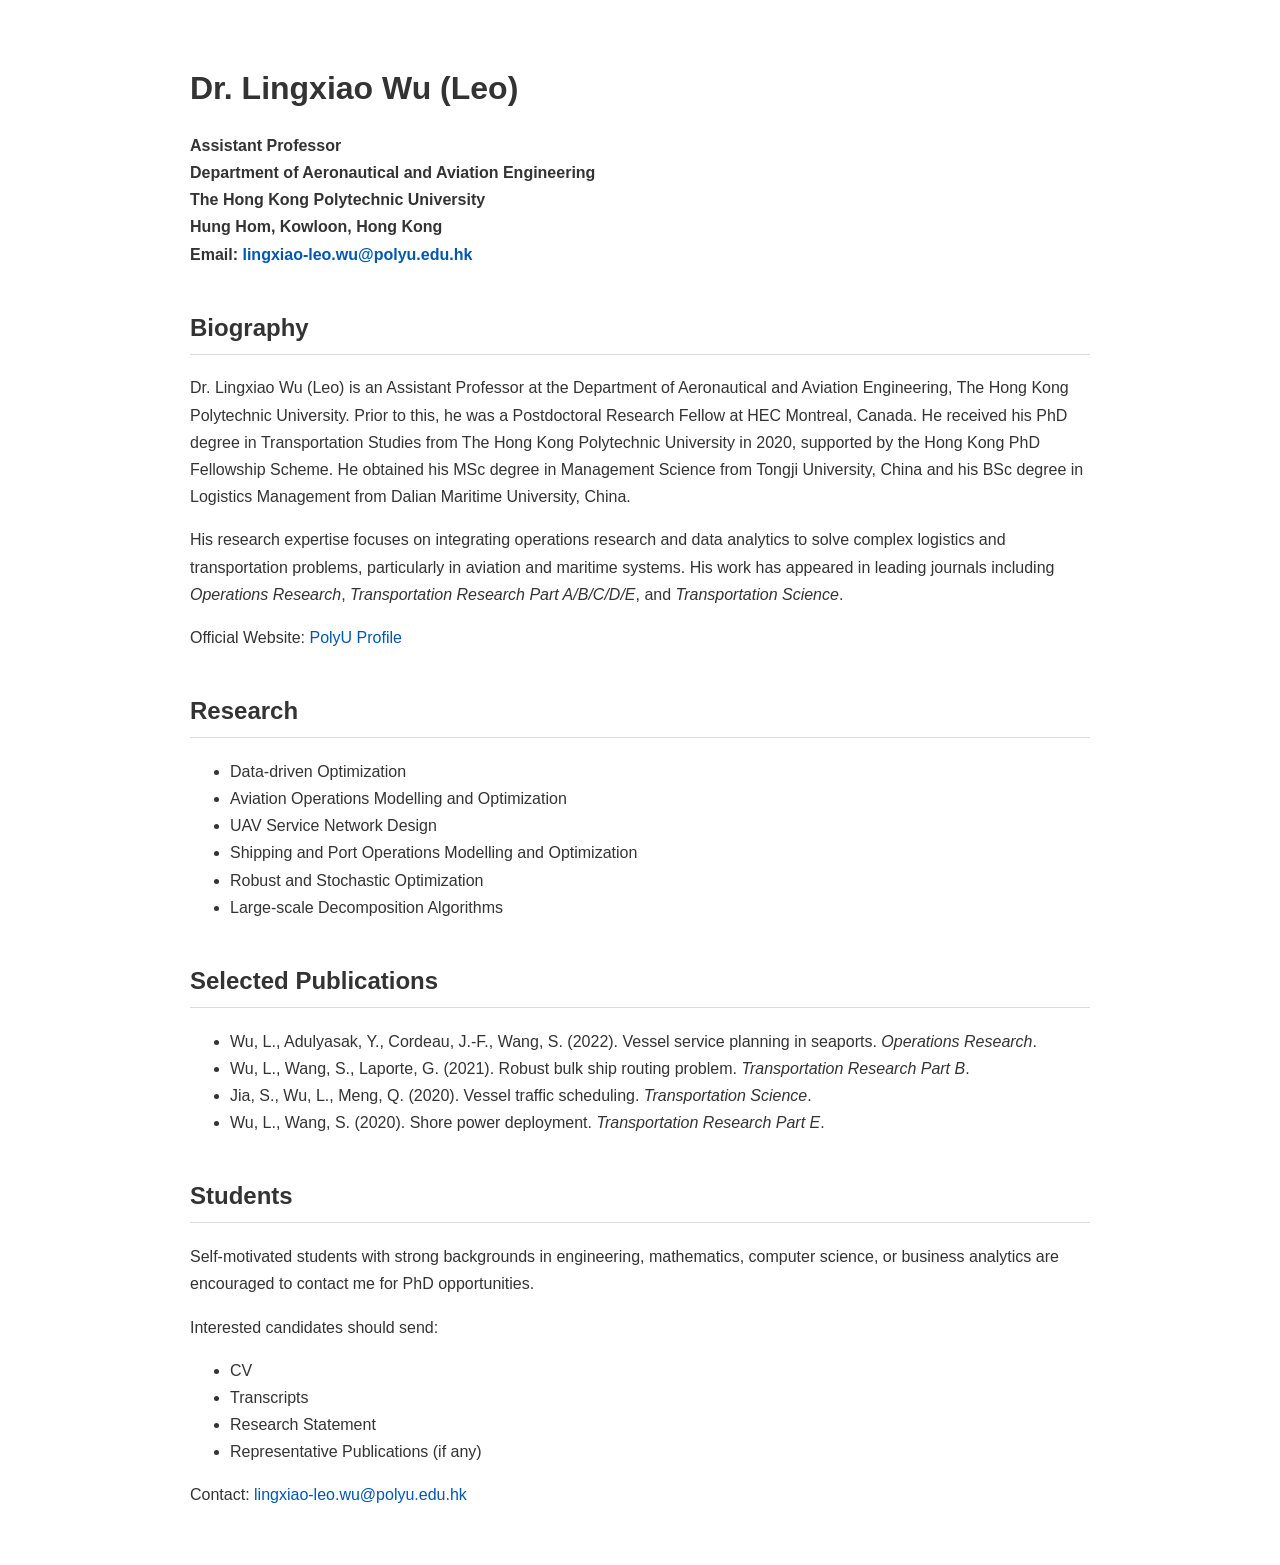
==== index.html @ 987d7144 "Create personal webpage for Dr. Lingxiao Wu This HTML file contains the personal webpage of Dr. Ling" ====
<!DOCTYPE html>
<html lang="en">
<head>
<meta charset="UTF-8">
<meta name="viewport" content="width=device-width, initial-scale=1.0">
<title>Dr. Lingxiao Wu</title>
<style>
body {
    font-family: Arial, Helvetica, sans-serif;
    max-width: 900px;
    margin: auto;
    padding: 40px 20px;
    line-height: 1.7;
    color: #333;
}
h1 {
    font-size: 32px;
    margin-bottom: 5px;
}
h2 {
    margin-top: 40px;
    border-bottom: 1px solid #ddd;
    padding-bottom: 5px;
}
.section {
    margin-top: 25px;
}
a {
    color: #0056b3;
    text-decoration: none;
}
a:hover {
    text-decoration: underline;
}
.highlight {
    font-weight: bold;
}
</style>
</head>

<body>

<h1>Dr. Lingxiao Wu (Leo)</h1>

<p class="highlight">
Assistant Professor<br>
Department of Aeronautical and Aviation Engineering<br>
The Hong Kong Polytechnic University<br>
Hung Hom, Kowloon, Hong Kong<br>
Email: <a href="mailto:lingxiao-leo.wu@polyu.edu.hk">lingxiao-leo.wu@polyu.edu.hk</a>
</p>

<h2>Biography</h2>
<p>
Dr. Lingxiao Wu (Leo) is an Assistant Professor at the Department of Aeronautical and Aviation Engineering, The Hong Kong Polytechnic University. Prior to this, he was a Postdoctoral Research Fellow at HEC Montreal, Canada. He received his PhD degree in Transportation Studies from The Hong Kong Polytechnic University in 2020, supported by the Hong Kong PhD Fellowship Scheme. He obtained his MSc degree in Management Science from Tongji University, China and his BSc degree in Logistics Management from Dalian Maritime University, China.
</p>

<p>
His research expertise focuses on integrating operations research and data analytics to solve complex logistics and transportation problems, particularly in aviation and maritime systems. His work has appeared in leading journals including <em>Operations Research</em>, <em>Transportation Research Part A/B/C/D/E</em>, and <em>Transportation Science</em>.
</p>

<p>
Official Website:
<a href="https://www.polyu.edu.hk/aae/people/academic-staff/dr-wu-lingxiao/" target="_blank">
PolyU Profile
</a>
</p>

<h2>Research</h2>
<ul>
<li>Data-driven Optimization</li>
<li>Aviation Operations Modelling and Optimization</li>
<li>UAV Service Network Design</li>
<li>Shipping and Port Operations Modelling and Optimization</li>
<li>Robust and Stochastic Optimization</li>
<li>Large-scale Decomposition Algorithms</li>
</ul>

<h2>Selected Publications</h2>
<ul>
<li>Wu, L., Adulyasak, Y., Cordeau, J.-F., Wang, S. (2022). Vessel service planning in seaports. <em>Operations Research</em>.</li>
<li>Wu, L., Wang, S., Laporte, G. (2021). Robust bulk ship routing problem. <em>Transportation Research Part B</em>.</li>
<li>Jia, S., Wu, L., Meng, Q. (2020). Vessel traffic scheduling. <em>Transportation Science</em>.</li>
<li>Wu, L., Wang, S. (2020). Shore power deployment. <em>Transportation Research Part E</em>.</li>
</ul>

<h2>Students</h2>
<p>
Self-motivated students with strong backgrounds in engineering, mathematics, computer science, or business analytics are encouraged to contact me for PhD opportunities.
</p>

<p>
Interested candidates should send:
</p>
<ul>
<li>CV</li>
<li>Transcripts</li>
<li>Research Statement</li>
<li>Representative Publications (if any)</li>
</ul>

<p>
Contact: <a href="mailto:lingxiao-leo.wu@polyu.edu.hk">lingxiao-leo.wu@polyu.edu.hk</a>
</p>

</body>
</html>
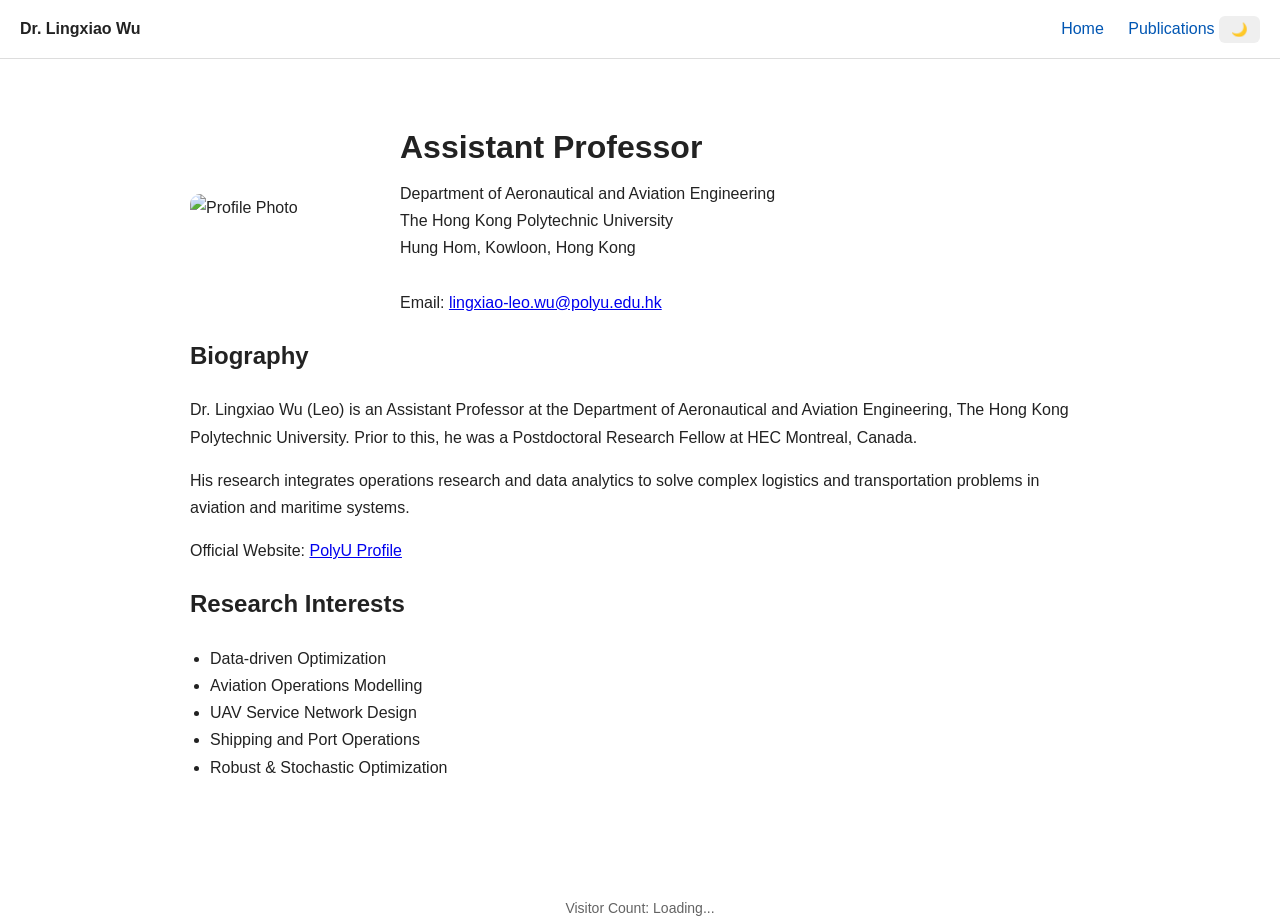
==== commit 027e9276: "Refactor index.html structure and content Updated the structure and content of the index.html file, " ====
--- a/index.html
+++ b/index.html
@@ -1,62 +1,45 @@
 <!DOCTYPE html>
-<html lang="en">
+<html>
 <head>
 <meta charset="UTF-8">
 <meta name="viewport" content="width=device-width, initial-scale=1.0">
 <title>Dr. Lingxiao Wu</title>
-<style>
-body {
-    font-family: Arial, Helvetica, sans-serif;
-    max-width: 900px;
-    margin: auto;
-    padding: 40px 20px;
-    line-height: 1.7;
-    color: #333;
-}
-h1 {
-    font-size: 32px;
-    margin-bottom: 5px;
-}
-h2 {
-    margin-top: 40px;
-    border-bottom: 1px solid #ddd;
-    padding-bottom: 5px;
-}
-.section {
-    margin-top: 25px;
-}
-a {
-    color: #0056b3;
-    text-decoration: none;
-}
-a:hover {
-    text-decoration: underline;
-}
-.highlight {
-    font-weight: bold;
-}
-</style>
+<link rel="stylesheet" href="style.css">
 </head>
 
-<body>
+<body class="light">
 
-<h1>Dr. Lingxiao Wu (Leo)</h1>
+<header>
+    <div><strong>Dr. Lingxiao Wu</strong></div>
+    <nav>
+        <a href="index.html">Home</a>
+        <a href="publications.html">Publications</a>
+        <button onclick="toggleMode()">🌙</button>
+    </nav>
+</header>
 
-<p class="highlight">
-Assistant Professor<br>
-Department of Aeronautical and Aviation Engineering<br>
-The Hong Kong Polytechnic University<br>
-Hung Hom, Kowloon, Hong Kong<br>
-Email: <a href="mailto:lingxiao-leo.wu@polyu.edu.hk">lingxiao-leo.wu@polyu.edu.hk</a>
-</p>
+<div class="container">
+
+<div class="profile">
+    <img src="https://i.imgur.com/placeholder.jpg" alt="Profile Photo">
+    <div>
+        <h1>Assistant Professor</h1>
+        Department of Aeronautical and Aviation Engineering<br>
+        The Hong Kong Polytechnic University<br>
+        Hung Hom, Kowloon, Hong Kong<br><br>
+        Email: <a href="mailto:lingxiao-leo.wu@polyu.edu.hk">
+        lingxiao-leo.wu@polyu.edu.hk</a>
+    </div>
+</div>
 
 <h2>Biography</h2>
+
 <p>
-Dr. Lingxiao Wu (Leo) is an Assistant Professor at the Department of Aeronautical and Aviation Engineering, The Hong Kong Polytechnic University. Prior to this, he was a Postdoctoral Research Fellow at HEC Montreal, Canada. He received his PhD degree in Transportation Studies from The Hong Kong Polytechnic University in 2020, supported by the Hong Kong PhD Fellowship Scheme. He obtained his MSc degree in Management Science from Tongji University, China and his BSc degree in Logistics Management from Dalian Maritime University, China.
+Dr. Lingxiao Wu (Leo) is an Assistant Professor at the Department of Aeronautical and Aviation Engineering, The Hong Kong Polytechnic University. Prior to this, he was a Postdoctoral Research Fellow at HEC Montreal, Canada.
 </p>
 
 <p>
-His research expertise focuses on integrating operations research and data analytics to solve complex logistics and transportation problems, particularly in aviation and maritime systems. His work has appeared in leading journals including <em>Operations Research</em>, <em>Transportation Research Part A/B/C/D/E</em>, and <em>Transportation Science</em>.
+His research integrates operations research and data analytics to solve complex logistics and transportation problems in aviation and maritime systems.
 </p>
 
 <p>
@@ -66,42 +49,35 @@
 </a>
 </p>
 
-<h2>Research</h2>
+<h2>Research Interests</h2>
+
 <ul>
 <li>Data-driven Optimization</li>
-<li>Aviation Operations Modelling and Optimization</li>
+<li>Aviation Operations Modelling</li>
 <li>UAV Service Network Design</li>
-<li>Shipping and Port Operations Modelling and Optimization</li>
-<li>Robust and Stochastic Optimization</li>
-<li>Large-scale Decomposition Algorithms</li>
+<li>Shipping and Port Operations</li>
+<li>Robust & Stochastic Optimization</li>
 </ul>
 
-<h2>Selected Publications</h2>
-<ul>
-<li>Wu, L., Adulyasak, Y., Cordeau, J.-F., Wang, S. (2022). Vessel service planning in seaports. <em>Operations Research</em>.</li>
-<li>Wu, L., Wang, S., Laporte, G. (2021). Robust bulk ship routing problem. <em>Transportation Research Part B</em>.</li>
-<li>Jia, S., Wu, L., Meng, Q. (2020). Vessel traffic scheduling. <em>Transportation Science</em>.</li>
-<li>Wu, L., Wang, S. (2020). Shore power deployment. <em>Transportation Research Part E</em>.</li>
-</ul>
+</div>
 
-<h2>Students</h2>
-<p>
-Self-motivated students with strong backgrounds in engineering, mathematics, computer science, or business analytics are encouraged to contact me for PhD opportunities.
-</p>
+<footer>
+    Visitor Count: <span id="counter">Loading...</span>
+</footer>
 
-<p>
-Interested candidates should send:
-</p>
-<ul>
-<li>CV</li>
-<li>Transcripts</li>
-<li>Research Statement</li>
-<li>Representative Publications (if any)</li>
-</ul>
+<script>
+function toggleMode() {
+    document.body.classList.toggle("dark");
+    document.body.classList.toggle("light");
+}
 
-<p>
-Contact: <a href="mailto:lingxiao-leo.wu@polyu.edu.hk">lingxiao-leo.wu@polyu.edu.hk</a>
-</p>
+/* Visitor Counter */
+fetch('https://api.countapi.xyz/hit/lingxiao-wu-academic/homepage')
+.then(res => res.json())
+.then(res => {
+    document.getElementById('counter').innerText = res.value;
+});
+</script>
 
 </body>
 </html>
--- a/style.css
+++ b/style.css
@@ -0,0 +1,84 @@
+body {
+    margin: 0;
+    font-family: Arial, Helvetica, sans-serif;
+    line-height: 1.7;
+    transition: background 0.3s, color 0.3s;
+}
+
+.container {
+    max-width: 900px;
+    margin: auto;
+    padding: 40px 20px;
+}
+
+header {
+    display: flex;
+    justify-content: space-between;
+    align-items: center;
+    padding: 15px 20px;
+    border-bottom: 1px solid #ddd;
+}
+
+nav a {
+    margin-left: 20px;
+    text-decoration: none;
+    font-weight: 500;
+}
+
+h1 {
+    margin-bottom: 5px;
+}
+
+.profile {
+    display: flex;
+    flex-wrap: wrap;
+    align-items: center;
+    gap: 30px;
+}
+
+.profile img {
+    width: 180px;
+    border-radius: 10px;
+}
+
+ul {
+    padding-left: 20px;
+}
+
+button {
+    padding: 6px 12px;
+    cursor: pointer;
+    border-radius: 6px;
+    border: none;
+}
+
+/* Light Mode */
+body.light {
+    background: #ffffff;
+    color: #222;
+}
+
+body.light nav a {
+    color: #0056b3;
+}
+
+/* Dark Mode */
+body.dark {
+    background: #121212;
+    color: #f5f5f5;
+}
+
+body.dark nav a {
+    color: #4da3ff;
+}
+
+body.dark header {
+    border-color: #333;
+}
+
+footer {
+    text-align: center;
+    margin-top: 60px;
+    font-size: 14px;
+    opacity: 0.7;
+}
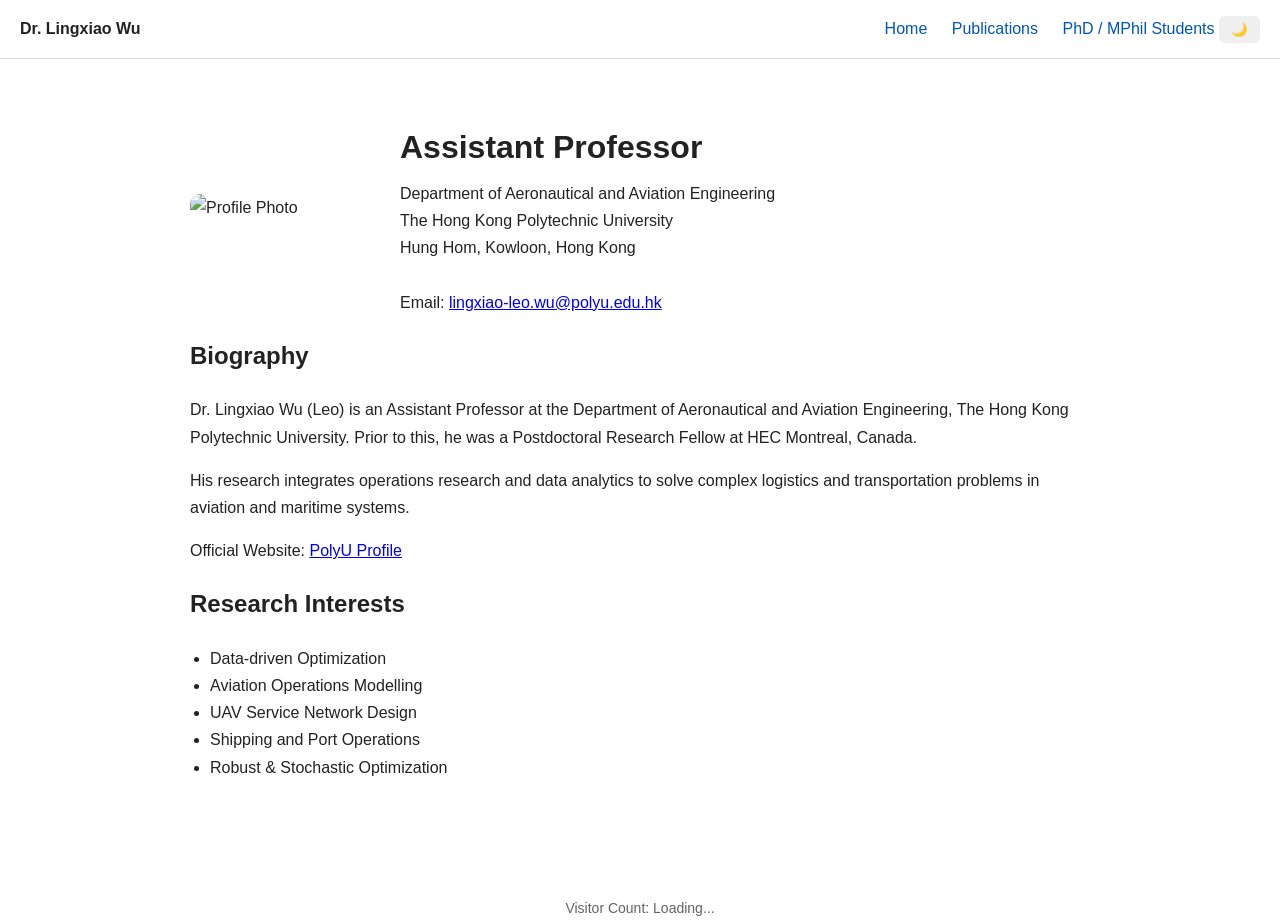
==== commit 72350a7f: "Add link to PhD/MPhil Students in navigation" ====
--- a/index.html
+++ b/index.html
@@ -11,17 +11,18 @@
 
 <header>
     <div><strong>Dr. Lingxiao Wu</strong></div>
-    <nav>
-        <a href="index.html">Home</a>
-        <a href="publications.html">Publications</a>
-        <button onclick="toggleMode()">🌙</button>
-    </nav>
+<nav>
+    <a href="index.html">Home</a>
+    <a href="publications.html">Publications</a>
+    <a href="students.html">PhD / MPhil Students</a>
+    <button onclick="toggleMode()">🌙</button>
+</nav>
 </header>
 
 <div class="container">
 
 <div class="profile">
-    <img src="https://i.imgur.com/placeholder.jpg" alt="Profile Photo">
+    <img src="https://www.polyu.edu.hk/aae/-/media/department/aae/people/dr-wu-lingxiao.jpg?bc=ffffff&h=860&w=560&rev=11ef1c5936a846f189077a7ec5056f21&hash=7C1957C38382F2E9B01479282F337254" alt="Profile Photo">
     <div>
         <h1>Assistant Professor</h1>
         Department of Aeronautical and Aviation Engineering<br>
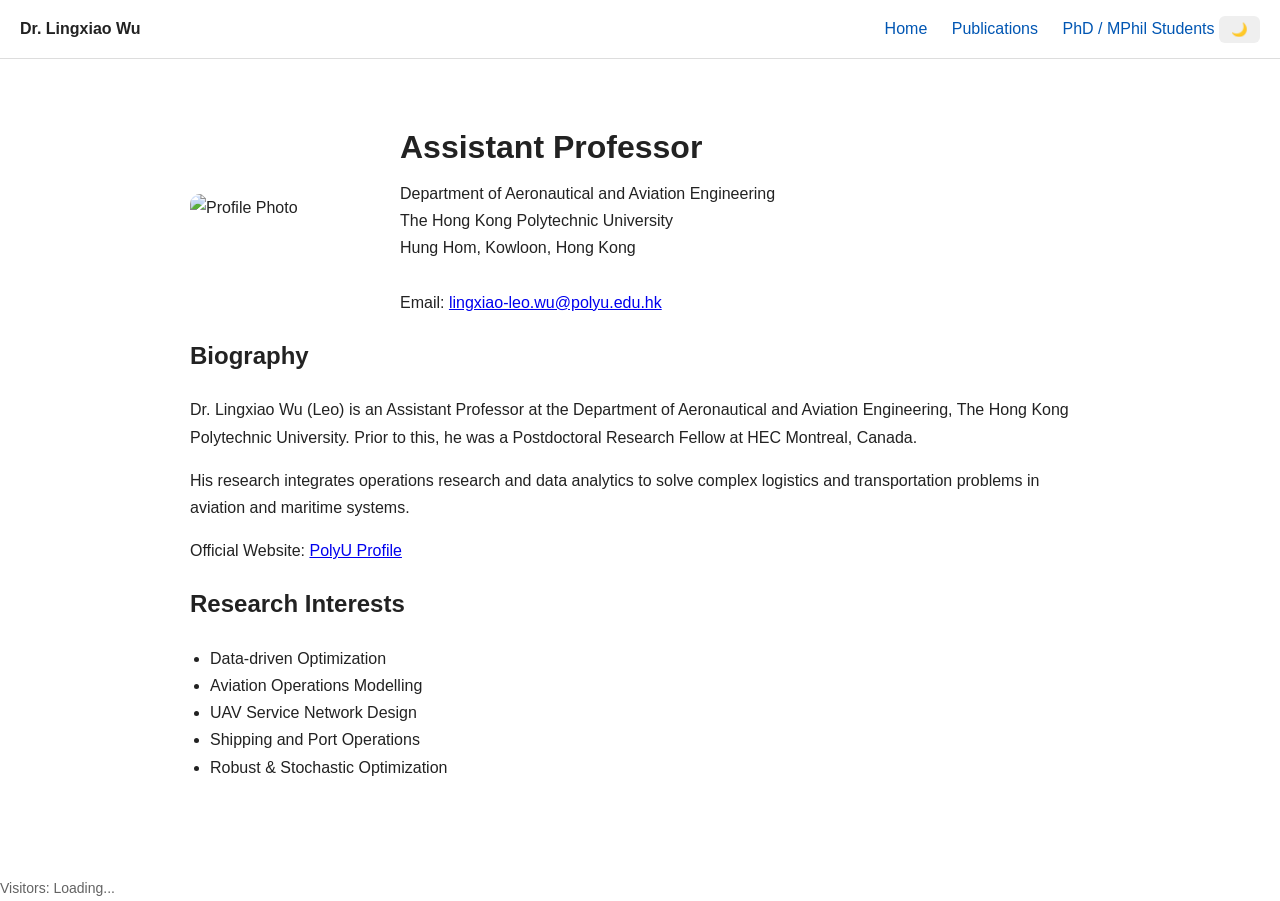
==== commit 78152938: "Replace footer with visitor count display" ====
--- a/index.html
+++ b/index.html
@@ -62,9 +62,17 @@
 
 </div>
 
-<footer>
-    Visitor Count: <span id="counter">Loading...</span>
-</footer>
+<div id="visitor-count" style="margin-top:40px; font-size:14px; opacity:0.7;">
+    Visitors: <span id="gc-visits">Loading...</span>
+</div>
+
+<script>
+fetch("https://leong.goatcounter.com/TOTAL.json")
+  .then(res => res.json())
+  .then(data => {
+      document.getElementById("gc-visits").innerText = data.count;
+  });
+</script>
 
 <script>
 function toggleMode() {
--- a/style.css
+++ b/style.css
@@ -82,3 +82,17 @@
     font-size: 14px;
     opacity: 0.7;
 }
+.scholar-link a {
+    text-decoration: none;
+    font-weight: 500;
+}
+
+.scholar-link a:hover {
+    text-decoration: underline;
+}
+
+.scholar-icon {
+    height: 18px;
+    vertical-align: middle;
+    margin-right: 6px;
+}
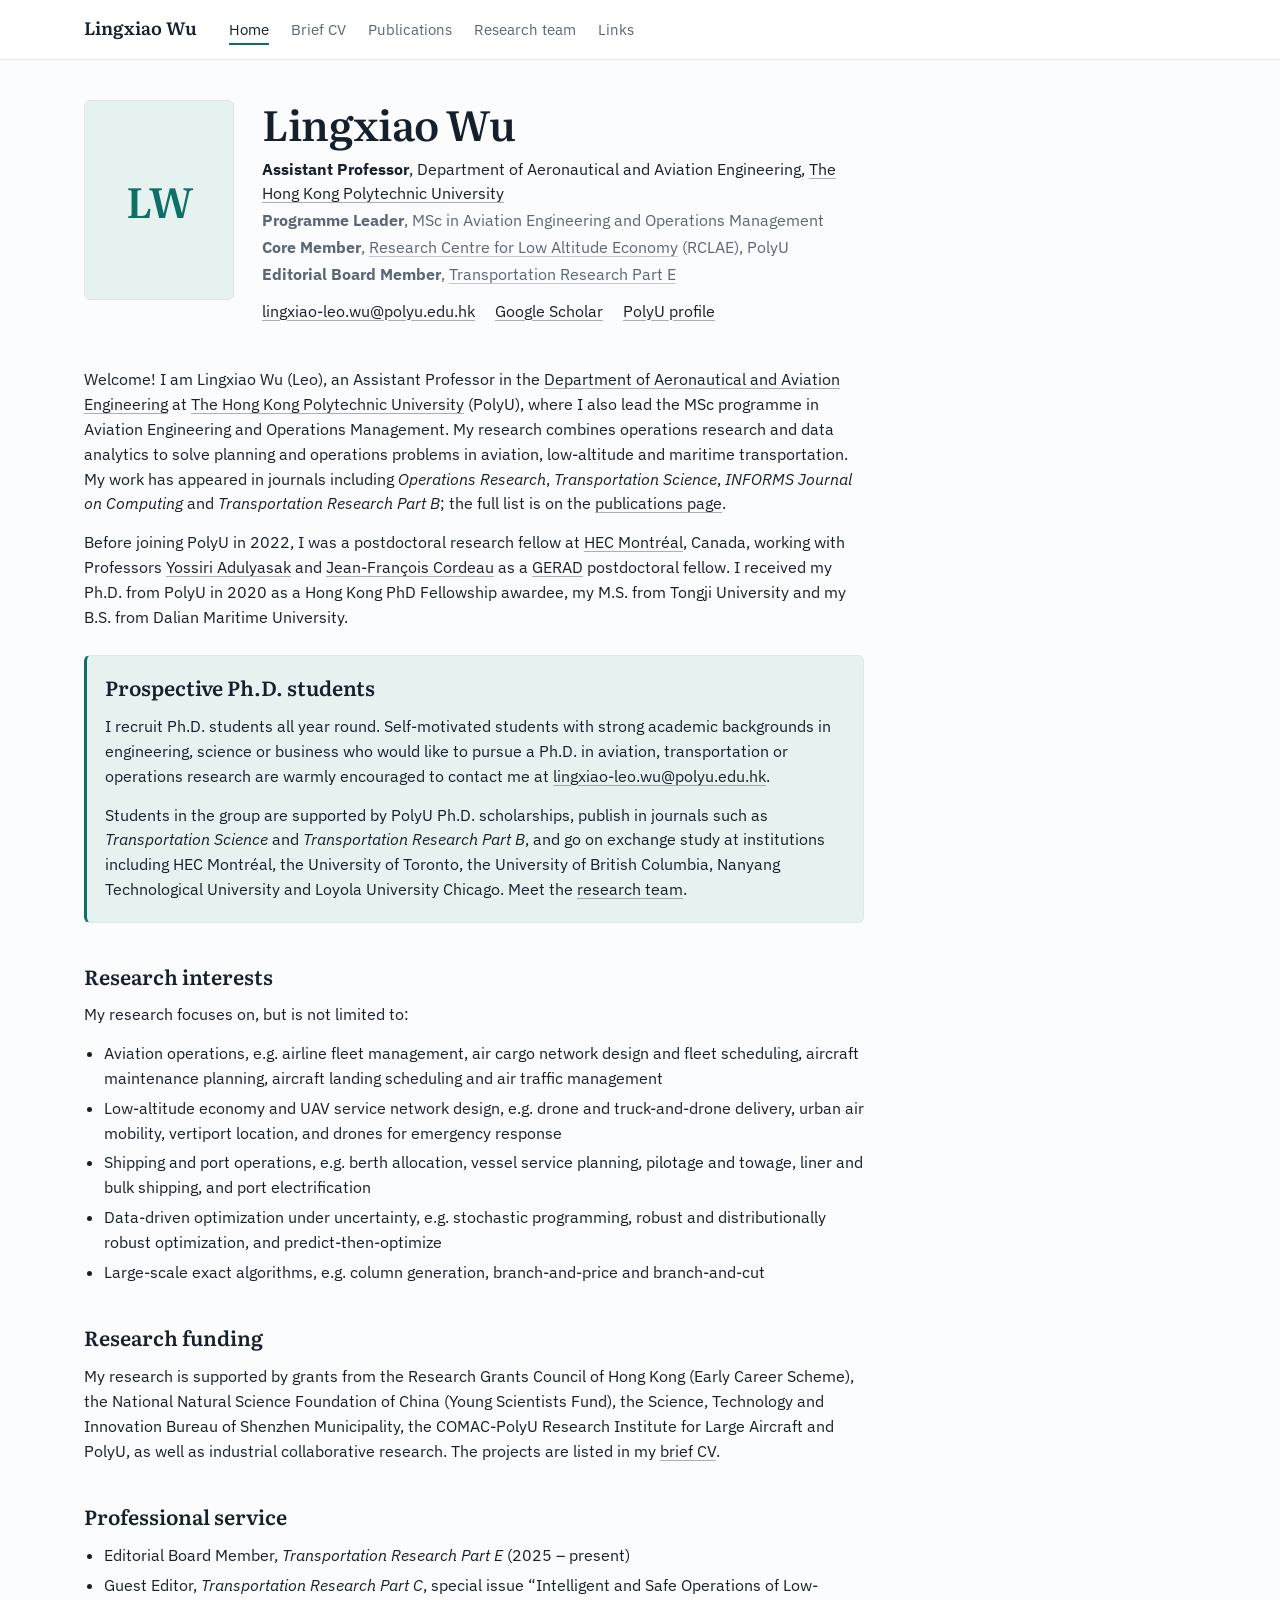
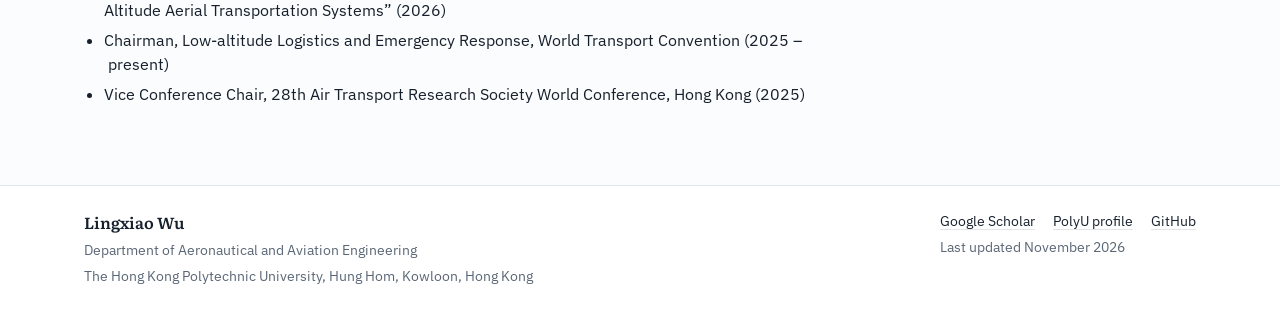
==== commit 05a72339: "Add files via upload" ====
--- a/index.html
+++ b/index.html
@@ -1,92 +1,98 @@
-<!DOCTYPE html>
-<html>
+<!doctype html>
+<html lang="en">
 <head>
-<meta charset="UTF-8">
-<meta name="viewport" content="width=device-width, initial-scale=1.0">
-<title>Dr. Lingxiao Wu</title>
-<link rel="stylesheet" href="style.css">
+<meta charset="utf-8">
+<meta name="viewport" content="width=device-width, initial-scale=1">
+<title>Lingxiao Wu</title>
+<meta name="description" content="Lingxiao Wu (Leo), Assistant Professor in the Department of Aeronautical and Aviation Engineering at The Hong Kong Polytechnic University. Operations research and data analytics for aviation, low-altitude and maritime transportation.">
+<link rel="preconnect" href="https://fonts.googleapis.com">
+<link rel="preconnect" href="https://fonts.gstatic.com" crossorigin>
+<link href="https://fonts.googleapis.com/css2?family=IBM+Plex+Sans:wght@400;500;600&family=Literata:opsz,wght@7..72,400;7..72,600&display=swap" rel="stylesheet" media="print" onload="this.media='all'">
+<link rel="stylesheet" href="site.css">
 </head>
-
-<body class="light">
-
-<header>
-    <div><strong>Dr. Lingxiao Wu</strong></div>
-<nav>
-    <a href="index.html">Home</a>
-    <a href="publications.html">Publications</a>
-    <a href="students.html">PhD / MPhil Students</a>
-    <button onclick="toggleMode()">🌙</button>
-</nav>
-</header>
-
-<div class="container">
+<body>
+<header class="topbar"><div class="topbar-inner"><a class="brand" href="index.html">Lingxiao Wu</a><nav class="nav" aria-label="Site"><a href="index.html" aria-current="page">Home</a><a href="cv.html">Brief CV</a><a href="publications.html">Publications</a><a href="team.html">Research team</a><a href="links.html">Links</a></nav></div></header>
+<main class="wrap"><div class="page">
 
 <div class="profile">
-    <img src="https://www.polyu.edu.hk/aae/-/media/department/aae/people/dr-wu-lingxiao.jpg?bc=ffffff&h=860&w=560&rev=11ef1c5936a846f189077a7ec5056f21&hash=7C1957C38382F2E9B01479282F337254" alt="Profile Photo">
-    <div>
-        <h1>Assistant Professor</h1>
-        Department of Aeronautical and Aviation Engineering<br>
-        The Hong Kong Polytechnic University<br>
-        Hung Hom, Kowloon, Hong Kong<br><br>
-        Email: <a href="mailto:lingxiao-leo.wu@polyu.edu.hk">
-        lingxiao-leo.wu@polyu.edu.hk</a>
-    </div>
+  <div class="portrait">
+    <!-- To use your own photo, save it next to this file as photo.jpg and change src to "photo.jpg". -->
+    <img src="https://www.polyu.edu.hk/aae/-/media/department/aae/people/dr-wu-lingxiao.jpg?bc=ffffff&amp;h=860&amp;w=560&amp;rev=11ef1c5936a846f189077a7ec5056f21&amp;hash=7C1957C38382F2E9B01479282F337254" alt="Portrait of Lingxiao Wu" width="150" height="200"
+         onerror="this.parentNode.classList.add('no-photo'); this.remove();">
+    <span class="mono" aria-hidden="true">LW</span>
+  </div>
+  <div>
+    <h1>Lingxiao Wu</h1>
+    <ul class="roles">
+      <li><strong>Assistant Professor</strong>, Department of Aeronautical and Aviation Engineering, <a href="https://www.polyu.edu.hk/aae/people/academic-staff/dr-wu-lingxiao/">The Hong Kong Polytechnic University</a></li>
+      <li><strong>Programme Leader</strong>, MSc in Aviation Engineering and Operations Management</li>
+      <li><strong>Core Member</strong>, <a href="https://www.polyu.edu.hk/rclae/people/director-and-core-members/prof-lingxiao-wu/">Research Centre for Low Altitude Economy</a> (RCLAE), PolyU</li>
+      <li><strong>Editorial Board Member</strong>, <a href="https://www.sciencedirect.com/journal/transportation-research-part-e-logistics-and-transportation-review/about/editorial-board">Transportation Research Part E</a></li>
+    </ul>
+    <p class="contact">
+      <a class="js-email" data-u="lingxiao-leo.wu" data-d="polyu.edu.hk" href="index.html">lingxiao-leo.wu [at] polyu.edu.hk</a>
+      <a href="https://scholar.google.com/citations?user=T58g-2MAAAAJ&amp;hl=en">Google Scholar</a>
+      <a href="https://www.polyu.edu.hk/aae/people/academic-staff/dr-wu-lingxiao/">PolyU profile</a>
+    </p>
+  </div>
 </div>
 
-<h2>Biography</h2>
+<p>Welcome! I am Lingxiao Wu (Leo), an Assistant Professor in the <a href="https://www.polyu.edu.hk/aae/">Department of Aeronautical and Aviation Engineering</a> at <a href="https://www.polyu.edu.hk/">The Hong Kong Polytechnic University</a> (PolyU), where I also lead the MSc programme in Aviation Engineering and Operations Management. My research combines operations research and data analytics to solve planning and operations problems in aviation, low-altitude and maritime transportation. My work has appeared in journals including <em>Operations Research</em>, <em>Transportation Science</em>, <em>INFORMS Journal on Computing</em> and <em>Transportation Research Part B</em>; the full list is on the <a href="publications.html">publications page</a>.</p>
 
-<p>
-Dr. Lingxiao Wu (Leo) is an Assistant Professor at the Department of Aeronautical and Aviation Engineering, The Hong Kong Polytechnic University. Prior to this, he was a Postdoctoral Research Fellow at HEC Montreal, Canada.
-</p>
+<p>Before joining PolyU in 2022, I was a postdoctoral research fellow at <a href="https://www.hec.ca/en/">HEC Montréal</a>, Canada, working with Professors <a href="https://y-adulyasak.github.io/">Yossiri Adulyasak</a> and <a href="https://www.hec.ca/en/profs/jean-francois.cordeau.html">Jean-François Cordeau</a> as a <a href="https://www.gerad.ca/en/">GERAD</a> postdoctoral fellow. I received my Ph.D. from PolyU in 2020 as a Hong Kong PhD Fellowship awardee, my M.S. from Tongji University and my B.S. from Dalian Maritime University.</p>
 
-<p>
-His research integrates operations research and data analytics to solve complex logistics and transportation problems in aviation and maritime systems.
-</p>
+<div class="callout">
+<h2>Prospective Ph.D. students</h2>
+<p>I recruit Ph.D. students all year round. Self-motivated students with strong academic backgrounds in engineering, science or business who would like to pursue a Ph.D. in aviation, transportation or operations research are warmly encouraged to contact me at <a class="js-email" data-u="lingxiao-leo.wu" data-d="polyu.edu.hk" href="index.html">lingxiao-leo.wu [at] polyu.edu.hk</a>.</p>
+<p>Students in the group are supported by PolyU Ph.D. scholarships, publish in journals such as <em>Transportation Science</em> and <em>Transportation Research Part B</em>, and go on exchange study at institutions including HEC Montréal, the University of Toronto, the University of British Columbia, Nanyang Technological University and Loyola University Chicago. Meet the <a href="team.html">research team</a>.</p>
+</div>
 
-<p>
-Official Website:
-<a href="https://www.polyu.edu.hk/aae/people/academic-staff/dr-wu-lingxiao/" target="_blank">
-PolyU Profile
-</a>
-</p>
-
-<h2>Research Interests</h2>
-
+<h2>Research interests</h2>
+<p>My research focuses on, but is not limited to:</p>
 <ul>
-<li>Data-driven Optimization</li>
-<li>Aviation Operations Modelling</li>
-<li>UAV Service Network Design</li>
-<li>Shipping and Port Operations</li>
-<li>Robust & Stochastic Optimization</li>
+  <li>Aviation operations, e.g. airline fleet management, air cargo network design and fleet scheduling, aircraft maintenance planning, aircraft landing scheduling and air traffic management</li>
+  <li>Low-altitude economy and UAV service network design, e.g. drone and truck-and-drone delivery, urban air mobility, vertiport location, and drones for emergency response</li>
+  <li>Shipping and port operations, e.g. berth allocation, vessel service planning, pilotage and towage, liner and bulk shipping, and port electrification</li>
+  <li>Data-driven optimization under uncertainty, e.g. stochastic programming, robust and distributionally robust optimization, and predict-then-optimize</li>
+  <li>Large-scale exact algorithms, e.g. column generation, branch-and-price and branch-and-cut</li>
 </ul>
 
-</div>
+<h2>Research funding</h2>
+<p>My research is supported by grants from the Research Grants Council of Hong Kong (Early Career Scheme), the National Natural Science Foundation of China (Young Scientists Fund), the Science, Technology and Innovation Bureau of Shenzhen Municipality, the COMAC-PolyU Research Institute for Large Aircraft and PolyU, as well as industrial collaborative research. The projects are listed in my <a href="cv.html">brief CV</a>.</p>
 
-<div id="visitor-count" style="margin-top:40px; font-size:14px; opacity:0.7;">
-    Visitors: <span id="gc-visits">Loading...</span>
-</div>
+<h2>Professional service</h2>
+<ul>
+  <li>Editorial Board Member, <em>Transportation Research Part E</em> (2025&nbsp;–&nbsp;present)</li>
+  <li>Guest Editor, <em>Transportation Research Part C</em>, special issue “Intelligent and Safe Operations of Low-Altitude Aerial Transportation Systems” (2026)</li>
+  <li>Chairman, Low-altitude Logistics and Emergency Response, World Transport Convention (2025&nbsp;–&nbsp;present)</li>
+  <li>Vice Conference Chair, 28th Air Transport Research Society World Conference, Hong Kong (2025)</li>
+</ul>
 
+</div></main>
+
+<footer class="site-foot"><div class="site-foot-inner">
+  <div>
+    <p class="foot-name">Lingxiao Wu</p>
+    <p>Department of Aeronautical and Aviation Engineering</p>
+    <p>The Hong Kong Polytechnic University, Hung Hom, Kowloon, Hong Kong</p>
+  </div>
+  <div>
+    <p class="foot-links"><a href="https://scholar.google.com/citations?user=T58g-2MAAAAJ&amp;hl=en">Google Scholar</a><a href="https://www.polyu.edu.hk/aae/people/academic-staff/dr-wu-lingxiao/">PolyU profile</a><a href="https://github.com/LingxiaoWu2021">GitHub</a></p>
+    <p>Last updated November 2026<span id="visitor-count" hidden> · Visitors: <span id="gc-visits"></span></span></p>
+  </div>
+</div></footer>
+
+<script src="site.js"></script>
 <script>
+/* Visitor count (GoatCounter). Stays hidden if the count cannot be loaded. */
 fetch("https://leong.goatcounter.com/TOTAL.json")
-  .then(res => res.json())
-  .then(data => {
-      document.getElementById("gc-visits").innerText = data.count;
-  });
+  .then(function (res) { return res.json(); })
+  .then(function (data) {
+    if (!data || data.count == null) return;
+    document.getElementById("gc-visits").textContent = data.count;
+    document.getElementById("visitor-count").hidden = false;
+  })
+  .catch(function () {});
 </script>
-
-<script>
-function toggleMode() {
-    document.body.classList.toggle("dark");
-    document.body.classList.toggle("light");
-}
-
-/* Visitor Counter */
-fetch('https://api.countapi.xyz/hit/lingxiao-wu-academic/homepage')
-.then(res => res.json())
-.then(res => {
-    document.getElementById('counter').innerText = res.value;
-});
-</script>
-
 </body>
 </html>
--- a/site.css
+++ b/site.css
@@ -0,0 +1,195 @@
+/* Site styles for lingxiaowu2021.github.io (Home, Brief CV, Research team, Links).
+   Layout adapted, with thanks, from Yossiri Adulyasak's site: https://y-adulyasak.github.io/ */
+:root {
+  --paper: #FBFCFD;
+  --surface: #FFFFFF;
+  --ink: #16202C;
+  --muted: #5B6776;
+  --rule: #E2E6EB;
+  --app: #0F6E66;
+  --app-bg: #E5F2F0;
+  --method: #4B3FB8;
+  --method-bg: #EEECFA;
+  --venue: #1F3B5C;
+  --venue-bg: #E8EDF3;
+  --hl: #96490A;
+  --hl-bg: #FBF0E2;
+  --focus: #2563EB;
+  --serif: "Literata", Georgia, "Times New Roman", serif;
+  --sans: "IBM Plex Sans", system-ui, -apple-system, "Segoe UI", Roboto, sans-serif;
+}
+@media (prefers-color-scheme: dark) {
+  :root {
+    --paper: #10161D;
+    --surface: #151C24;
+    --ink: #E6EBF0;
+    --muted: #9AA6B4;
+    --rule: #27323E;
+    --app: #5CC4B7;
+    --app-bg: #13302E;
+    --method: #ADA4F6;
+    --method-bg: #25224A;
+    --venue: #A3BEDD;
+    --venue-bg: #1C2836;
+    --hl: #F0B26B;
+    --hl-bg: #382814;
+    --focus: #7FA7FF;
+  }
+}
+
+* { box-sizing: border-box; }
+[hidden] { display: none !important; }
+body {
+  margin: 0; background: var(--paper); color: var(--ink);
+  font-family: var(--sans); font-size: 16px; line-height: 1.55;
+  -webkit-font-smoothing: antialiased;
+}
+a { color: inherit; }
+:focus-visible { outline: 2px solid var(--focus); outline-offset: 2px; }
+.wrap { max-width: 1160px; margin: 0 auto; padding: 40px 24px 64px; }
+h1 {
+  font-family: var(--serif); font-weight: 600;
+  font-size: clamp(2rem, 4vw, 2.6rem); line-height: 1.12; letter-spacing: -0.01em;
+  margin: 0 0 12px;
+}
+.lede { font-size: 1.12rem; color: var(--muted); max-width: 62ch; margin: 0 0 14px; }
+.section { margin-top: 48px; }
+.section > h2 { font-family: var(--serif); font-weight: 600; font-size: 1.35rem; margin: 0 0 6px; }
+.section > .sec-note { color: var(--muted); font-size: 0.93rem; margin: 0 0 16px; max-width: 70ch; }
+.section > h2 + :not(.sec-note) { margin-top: 14px; }
+.prose { max-width: 68ch; }
+.prose p { margin: 0 0 14px; }
+.prose a, .inline-link { text-decoration: underline; text-decoration-color: color-mix(in srgb, currentColor 35%, transparent); text-underline-offset: 3px; }
+.prose a:hover, .inline-link:hover { text-decoration-color: currentColor; }
+
+.actions { display: flex; flex-wrap: wrap; gap: 10px; margin-top: 18px; }
+.btn {
+  display: inline-block; text-decoration: none; font-size: 0.95rem; font-weight: 500;
+  padding: 9px 16px; border-radius: 6px; border: 1px solid var(--rule);
+  background: var(--surface); color: var(--ink);
+}
+.btn:hover { border-color: var(--muted); }
+.btn-primary { background: var(--app); border-color: var(--app); color: var(--paper); }
+.btn-primary:hover { border-color: var(--app); filter: brightness(1.08); }
+button.btn { font: inherit; font-size: 0.95rem; font-weight: 500; cursor: pointer; }
+
+/* Tiles: same treatment as the problem tiles on the publications page */
+.tile-grid { display: grid; grid-template-columns: repeat(auto-fill, minmax(260px, 1fr)); gap: 10px; }
+.tile {
+  display: block; text-decoration: none; color: var(--ink);
+  background: var(--surface); border: 1px solid var(--rule); border-left: 3px solid var(--app);
+  border-radius: 6px; padding: 14px 16px 15px;
+  transition: background-color .15s ease;
+}
+a.tile:hover { background: var(--app-bg); }
+.tile .t-name { display: block; font-family: var(--serif); font-weight: 600; font-size: 1.04rem; line-height: 1.3; margin-bottom: 5px; }
+.tile .t-desc { display: block; font-size: 0.91rem; color: var(--muted); }
+.tile .t-example { display: block; font-size: 0.86rem; margin-top: 8px; }
+.tile .t-link { display: block; margin-top: 8px; font-size: 0.85rem; color: var(--app); font-weight: 500; }
+.tile.plain { border-left-color: var(--venue); }
+
+/* Timeline: dates in a left gutter, like the year gutter on the publications page */
+.tl { list-style: none; margin: 0; padding: 0; max-width: 900px; }
+.tl > li {
+  display: grid; grid-template-columns: 150px minmax(0, 1fr); gap: 2px 24px;
+  padding: 12px 0; border-top: 1px solid var(--rule);
+}
+.tl > li:first-child { border-top: 0; padding-top: 2px; }
+.tl .when { color: var(--muted); font-size: 0.92rem; font-variant-numeric: tabular-nums; padding-top: 1px; }
+.tl .what { min-width: 0; }
+.tl .title { font-weight: 600; }
+.tl .org a { text-decoration: underline; text-decoration-color: var(--rule); text-underline-offset: 3px; }
+.tl .org a:hover { text-decoration-color: currentColor; }
+.tl .sub { display: block; color: var(--muted); font-size: 0.92rem; }
+.tl .sub a { color: inherit; }
+
+.dl { display: grid; grid-template-columns: 170px minmax(0, 1fr); gap: 10px 24px; margin: 0; max-width: 820px; }
+.dl dt { color: var(--muted); font-size: 0.92rem; }
+.dl dd { margin: 0; }
+
+@media (max-width: 640px) {
+  .wrap { padding: 24px 16px 48px; }
+  .tl > li, .dl { grid-template-columns: minmax(0, 1fr); }
+  .dl dt { margin-top: 6px; }
+}
+@media (prefers-reduced-motion: reduce) { * { transition: none !important; } }
+
+.topbar { background: var(--surface); border-bottom: 1px solid var(--rule); }
+.topbar-inner {
+  max-width: 1160px; margin: 0 auto; padding: 14px 24px;
+  display: flex; flex-wrap: wrap; align-items: baseline; gap: 8px 32px;
+}
+.brand { font-family: var(--serif); font-weight: 600; font-size: 1.12rem; text-decoration: none; color: var(--ink); }
+.nav { display: flex; flex-wrap: wrap; gap: 4px 22px; font-size: 0.93rem; }
+.nav a { color: var(--muted); text-decoration: none; padding: 2px 0; border-bottom: 2px solid transparent; }
+.nav a:hover { color: var(--ink); }
+.nav a[aria-current="page"] { color: var(--ink); border-bottom-color: var(--app); }
+
+.site-foot { background: var(--surface); border-top: 1px solid var(--rule); color: var(--muted); font-size: 0.9rem; }
+.site-foot-inner {
+  max-width: 1160px; margin: 0 auto; padding: 24px 24px 32px;
+  display: flex; flex-wrap: wrap; justify-content: space-between; gap: 14px 40px;
+}
+.site-foot p { margin: 0 0 4px; }
+.site-foot .foot-name { color: var(--ink); font-family: var(--serif); font-weight: 600; font-size: 1rem; }
+.site-foot a { color: var(--ink); text-decoration: underline; text-decoration-color: var(--rule); text-underline-offset: 3px; }
+.site-foot a:hover { text-decoration-color: currentColor; }
+.foot-links { display: flex; flex-wrap: wrap; gap: 4px 18px; }
+@media (max-width: 600px) {
+  .topbar-inner, .site-foot-inner { padding-left: 16px; padding-right: 16px; }
+}
+@media print { .topbar, .site-foot { display: none !important; } }
+
+.page { max-width: 780px; }
+.page h1 { margin-bottom: 6px; }
+.page .meta { color: var(--muted); margin: 0 0 26px; font-size: 0.95rem; }
+.page h2 { font-family: var(--serif); font-weight: 600; font-size: 1.28rem; margin: 38px 0 10px; }
+.page h3 { font-size: 1rem; font-weight: 600; margin: 22px 0 6px; }
+.page p { margin: 0 0 14px; }
+.page ul { margin: 0 0 14px; padding-left: 1.25em; }
+.page li { margin: 5px 0; }
+.page a { text-decoration: underline; text-decoration-color: color-mix(in srgb, currentColor 35%, transparent); text-underline-offset: 3px; }
+.page a:hover { text-decoration-color: currentColor; }
+
+.dated { list-style: none; padding: 0 !important; margin: 0 0 14px; }
+.dated > li { display: grid; grid-template-columns: 128px minmax(0, 1fr); gap: 2px 18px; margin: 9px 0; }
+.dated .when { color: var(--muted); font-variant-numeric: tabular-nums; }
+.dated ul { margin: 4px 0 0; }
+.dated .sub { color: var(--muted); }
+
+.profile { display: flex; gap: 28px; align-items: flex-start; margin-bottom: 30px; }
+.portrait {
+  position: relative; flex: none; width: 150px; aspect-ratio: 3 / 4; border-radius: 6px; overflow: hidden;
+  background: var(--app-bg); border: 1px solid var(--rule);
+}
+.portrait img { width: 100%; height: 100%; object-fit: cover; display: block; }
+.portrait .mono {
+  display: none; position: absolute; inset: 0; align-items: center; justify-content: center;
+  font-family: var(--serif); font-weight: 600; font-size: 2.6rem; color: var(--app);
+}
+.portrait.no-photo .mono { display: flex; }
+.roles { list-style: none; padding: 0 !important; margin: 10px 0 12px !important; color: var(--muted); }
+.roles li { margin: 2px 0; }
+.roles li:first-child { color: var(--ink); }
+.contact { display: flex; flex-wrap: wrap; gap: 4px 20px; margin: 0; }
+
+@media (max-width: 600px) {
+  .profile { flex-direction: column; gap: 16px; }
+  .portrait { width: 110px; }
+  .portrait .mono { font-size: 1.9rem; }
+  .dated > li { grid-template-columns: minmax(0, 1fr); gap: 0; }
+}
+@media print {
+  body { background: #fff; color: #000; }
+  .wrap { padding: 0; }
+  a { text-decoration: none !important; }
+}
+
+/* Additions */
+.callout {
+  background: var(--app-bg); border: 1px solid var(--rule); border-left: 3px solid var(--app);
+  border-radius: 6px; padding: 16px 18px 6px; margin: 26px 0 8px;
+}
+.callout h2 { margin-top: 0 !important; }
+.page li .sub { display: block; color: var(--muted); font-size: 0.93rem; }
+.legend { color: var(--muted); font-size: 0.92rem; }
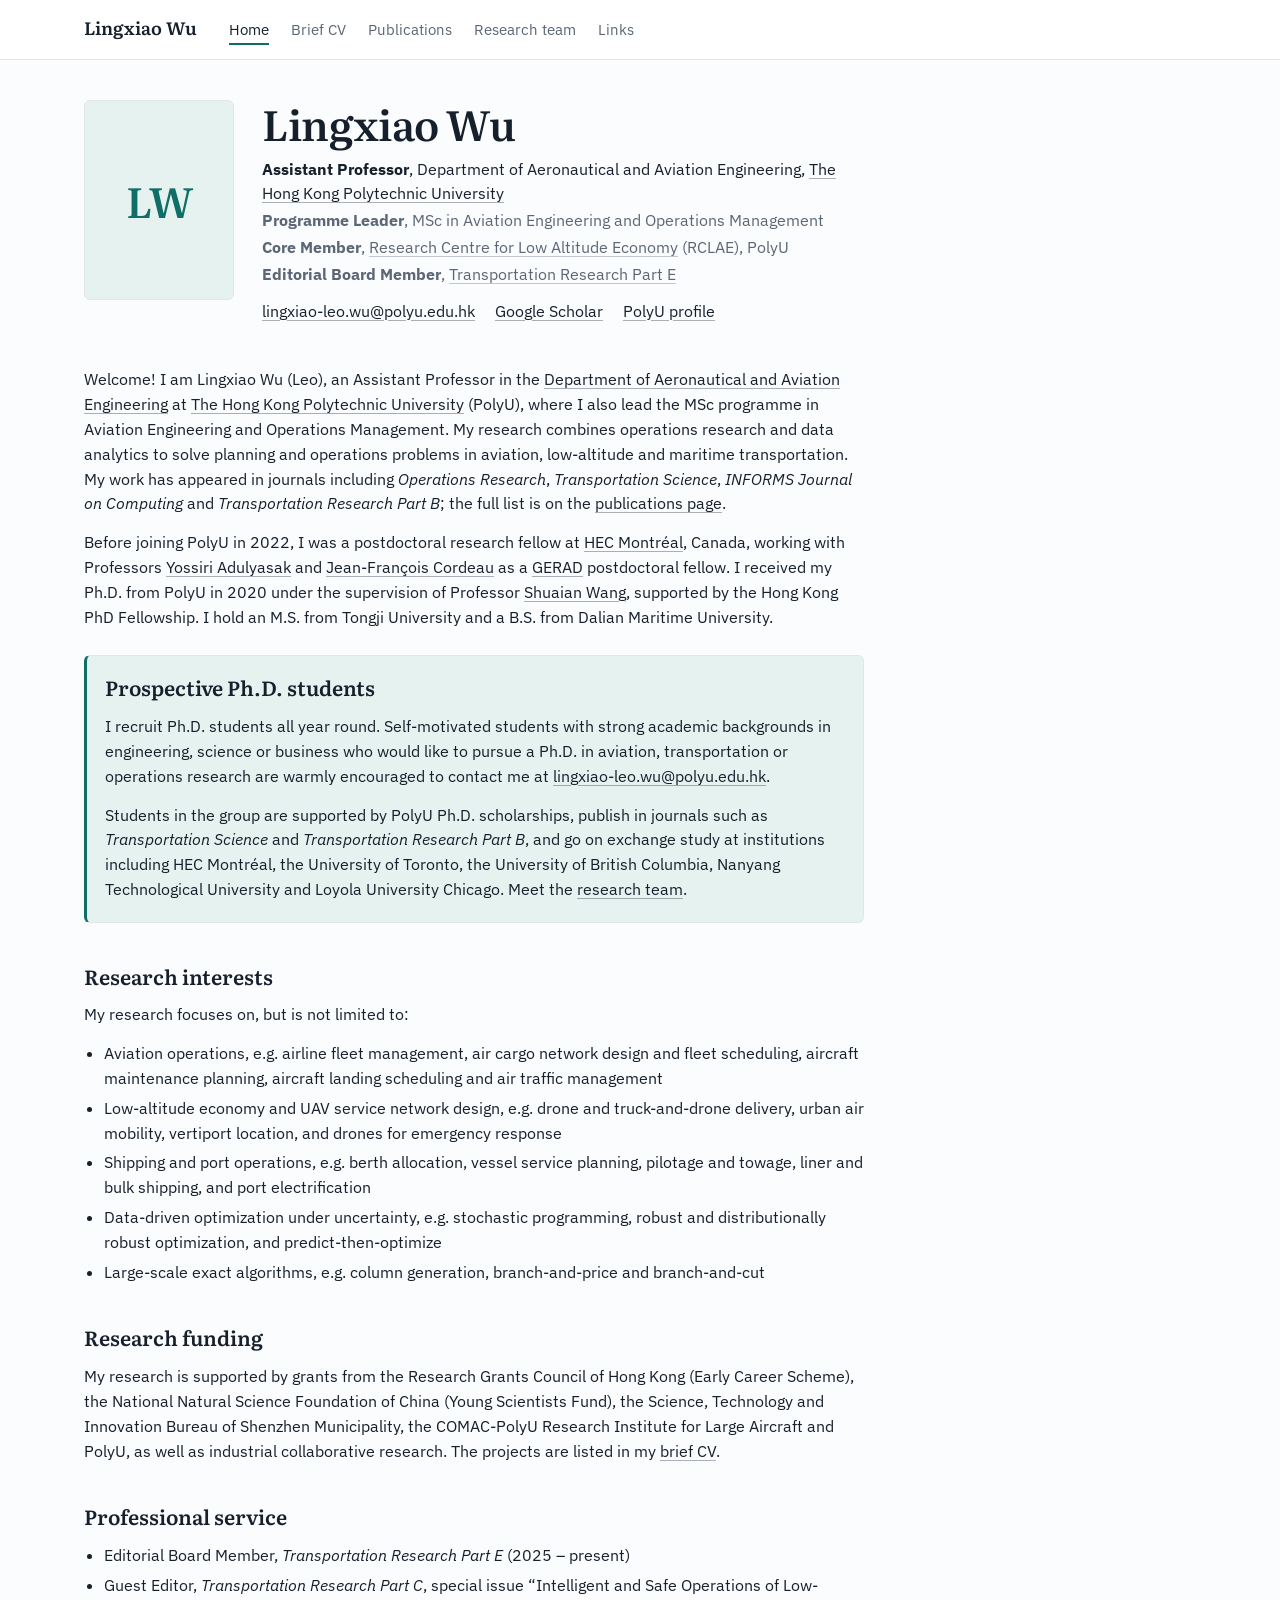
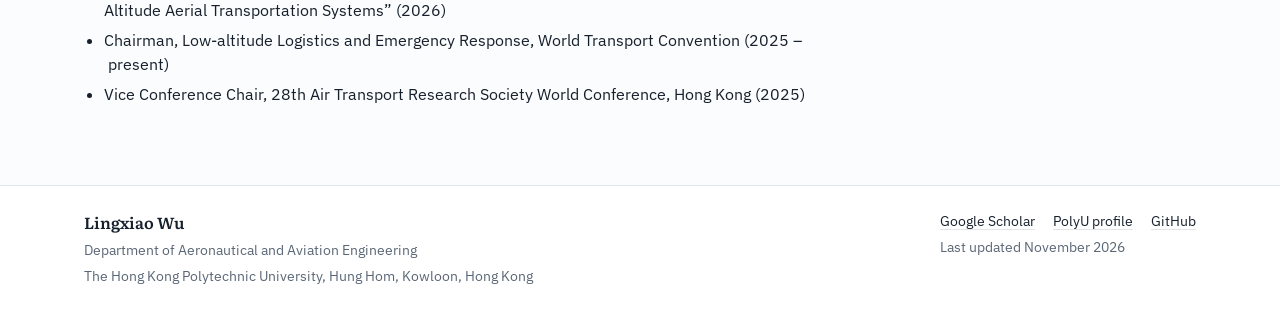
==== commit 2f9fcd26: "Add files via upload" ====
--- a/index.html
+++ b/index.html
@@ -39,7 +39,7 @@
 
 <p>Welcome! I am Lingxiao Wu (Leo), an Assistant Professor in the <a href="https://www.polyu.edu.hk/aae/">Department of Aeronautical and Aviation Engineering</a> at <a href="https://www.polyu.edu.hk/">The Hong Kong Polytechnic University</a> (PolyU), where I also lead the MSc programme in Aviation Engineering and Operations Management. My research combines operations research and data analytics to solve planning and operations problems in aviation, low-altitude and maritime transportation. My work has appeared in journals including <em>Operations Research</em>, <em>Transportation Science</em>, <em>INFORMS Journal on Computing</em> and <em>Transportation Research Part B</em>; the full list is on the <a href="publications.html">publications page</a>.</p>
 
-<p>Before joining PolyU in 2022, I was a postdoctoral research fellow at <a href="https://www.hec.ca/en/">HEC Montréal</a>, Canada, working with Professors <a href="https://y-adulyasak.github.io/">Yossiri Adulyasak</a> and <a href="https://www.hec.ca/en/profs/jean-francois.cordeau.html">Jean-François Cordeau</a> as a <a href="https://www.gerad.ca/en/">GERAD</a> postdoctoral fellow. I received my Ph.D. from PolyU in 2020 as a Hong Kong PhD Fellowship awardee, my M.S. from Tongji University and my B.S. from Dalian Maritime University.</p>
+<p>Before joining PolyU in 2022, I was a postdoctoral research fellow at <a href="https://www.hec.ca/en/">HEC Montréal</a>, Canada, working with Professors <a href="https://y-adulyasak.github.io/">Yossiri Adulyasak</a> and <a href="https://www.hec.ca/en/profs/jean-francois.cordeau.html">Jean-François Cordeau</a> as a <a href="https://www.gerad.ca/en/">GERAD</a> postdoctoral fellow. I received my Ph.D. from PolyU in 2020 under the supervision of Professor <a href="https://www.polyu.edu.hk/lms/people/academic-staff/hans-wang/">Shuaian Wang</a>, supported by the Hong Kong PhD Fellowship. I hold an M.S. from Tongji University and a B.S. from Dalian Maritime University.</p>
 
 <div class="callout">
 <h2>Prospective Ph.D. students</h2>
